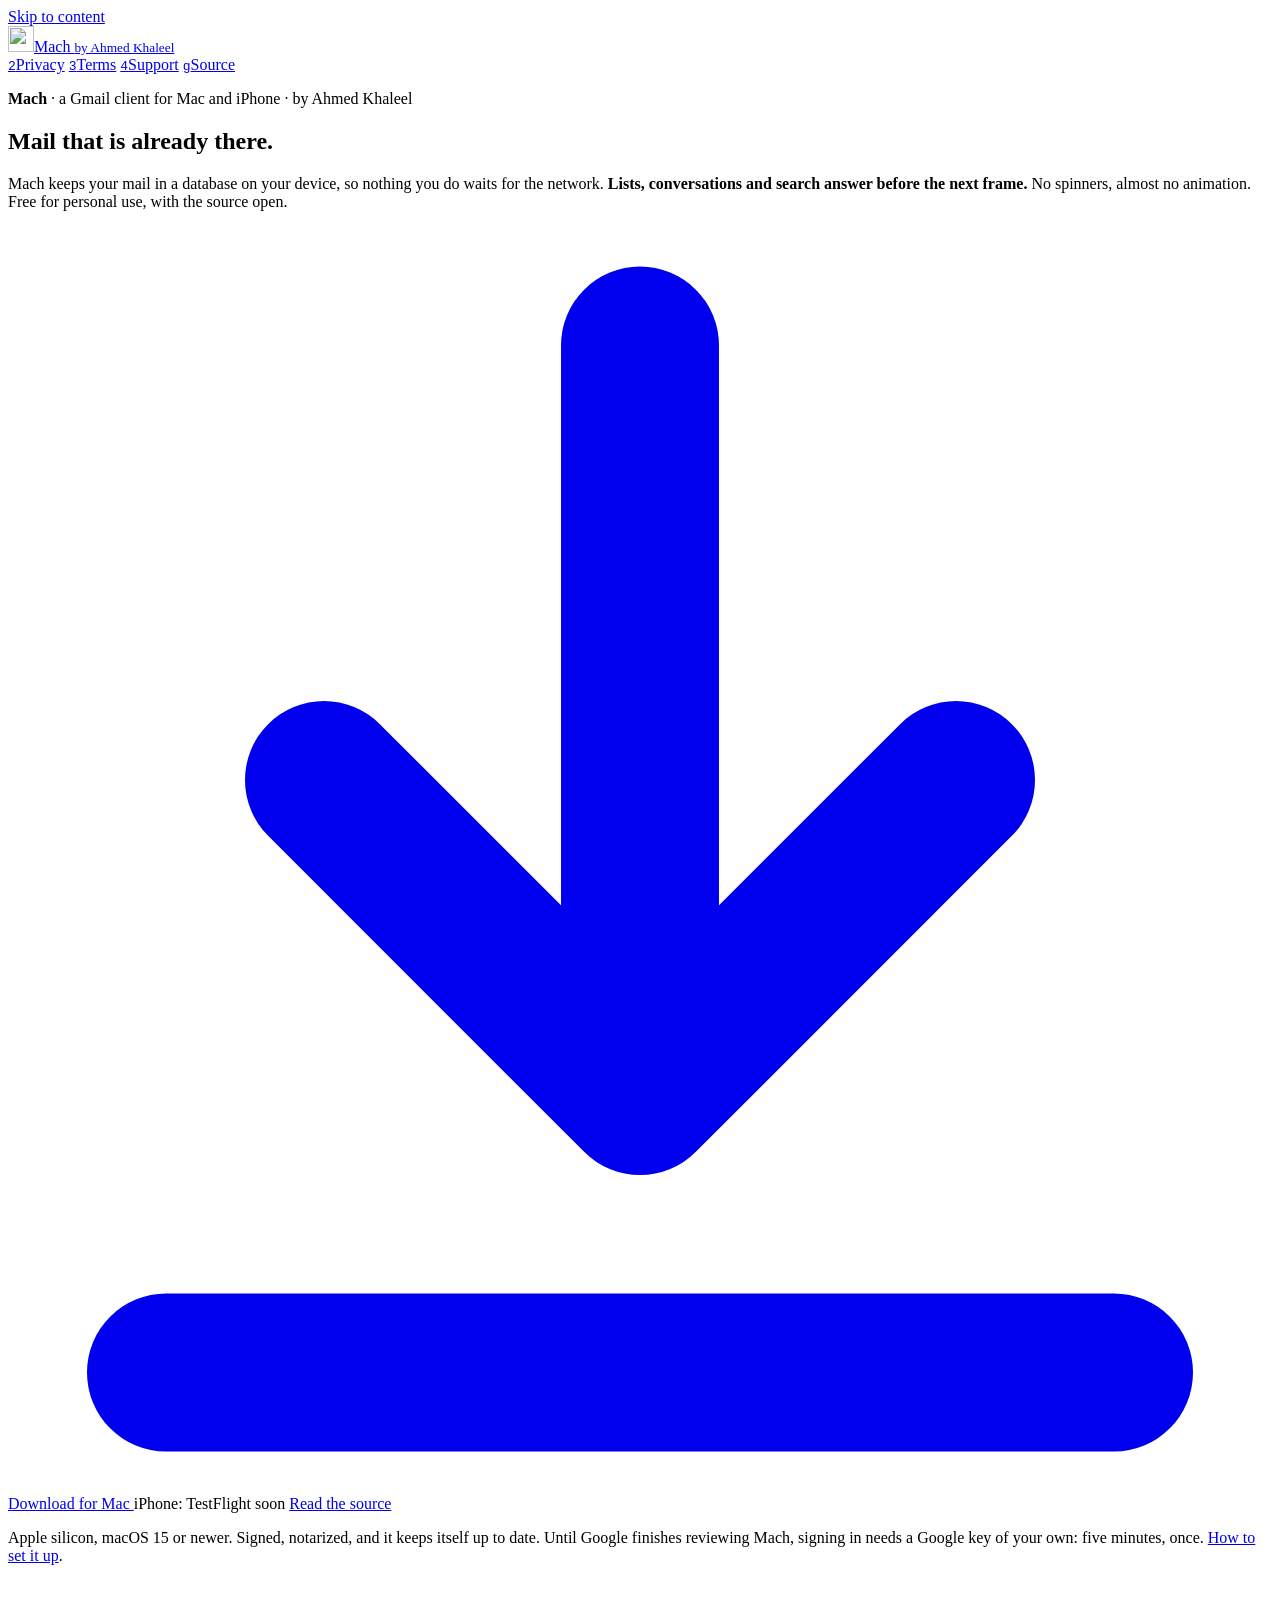
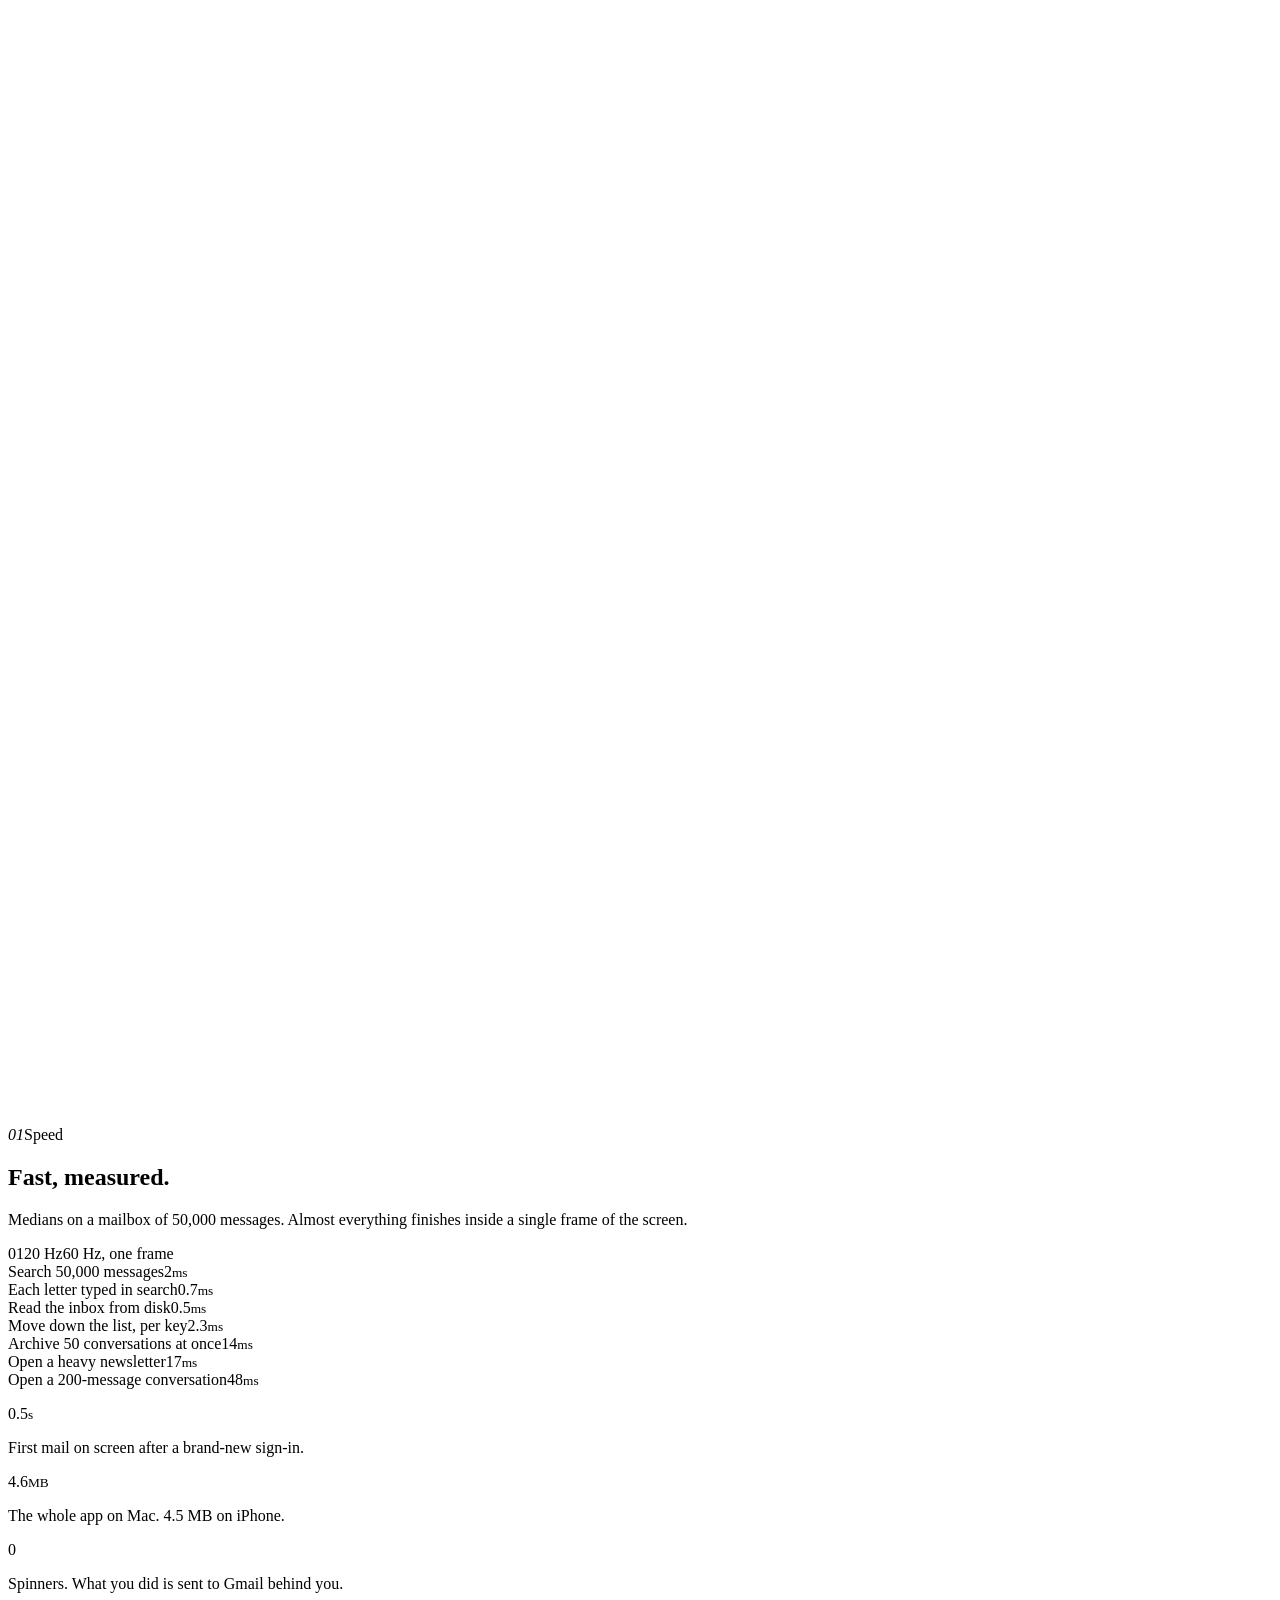
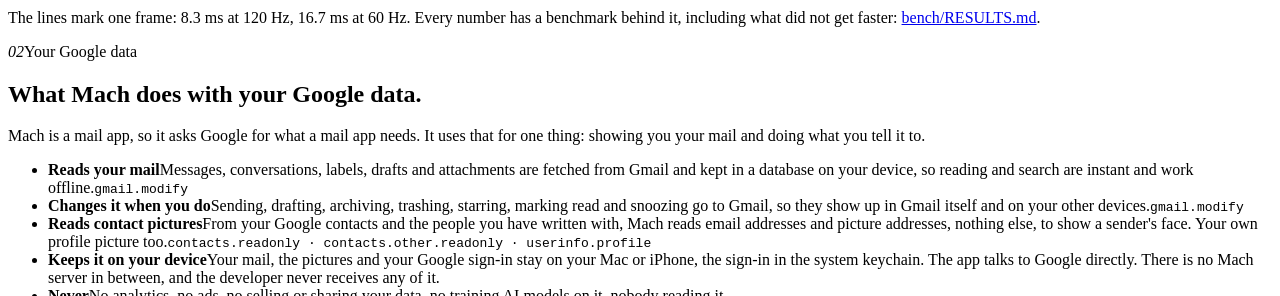
==== site/index.html @ 2b256722 "The website: mach.ahmedkhaleel.com, with the privacy policy, terms and support pages Co-Authored-By:" ====
<!doctype html>
<html lang="en">
<head>
<meta charset="utf-8">
<meta name="viewport" content="width=device-width, initial-scale=1">
<title>Mach: the instant mail app for Gmail, on Mac and iPhone</title>
<meta name="description" content="Mach is a free, open-source, very fast native Gmail client for Mac and iPhone by Ahmed Khaleel. Your mail stays on your device; the app talks only to Google.">
<meta name="author" content="Ahmed Khaleel">
<meta name="color-scheme" content="light dark">
<meta name="theme-color" content="#ffffff" media="(prefers-color-scheme: light)">
<meta name="theme-color" content="#111114" media="(prefers-color-scheme: dark)">
<link rel="canonical" href="https://mach.ahmedkhaleel.com/">
<link rel="icon" type="image/png" href="/assets/favicon.png">
<link rel="apple-touch-icon" href="/assets/apple-touch-icon.png">
<meta property="og:type" content="website">
<meta property="og:site_name" content="Mach">
<meta property="og:title" content="Mach: the instant mail app for Gmail">
<meta property="og:description" content="Free, open-source, native on Mac and iPhone. Search 50,000 messages in 2 ms.">
<meta property="og:url" content="https://mach.ahmedkhaleel.com/">
<meta property="og:image" content="https://mach.ahmedkhaleel.com/assets/social.png">
<meta name="twitter:card" content="summary_large_image">
<link rel="stylesheet" href="/s.css">
<script src="/k.js" defer></script>
</head>
<body>
<a class="skip" href="#main">Skip to content</a>

<header class="bar">
  <div class="wrap">
    <a class="brand" href="/"><img src="/assets/icon-64.png" width="26" height="26" alt="">Mach <small>by Ahmed Khaleel</small></a>
    <nav class="nav" aria-label="Pages">
      <a href="/privacy"><kbd>2</kbd>Privacy</a>
      <a href="/terms"><kbd>3</kbd>Terms</a>
      <a href="/support"><kbd>4</kbd>Support</a>
      <a class="src" href="https://github.com/ahmedkhaleel2004/mach"><kbd>g</kbd>Source</a>
    </nav>
  </div>
</header>

<main id="main" class="wrap">

  <section class="hero">
    <p class="eyebrow"><b>Mach</b> · a Gmail client for Mac and iPhone · by Ahmed Khaleel</p>
    <h1 class="big">Mail that is <span>already there.</span></h1>
    <p class="lede">Mach keeps your mail in a database on your device, so nothing you do waits for the network. <strong>Lists, conversations and search answer before the next frame.</strong> No spinners, almost no animation. Free for personal use, with the source open.</p>
    <div class="cta">
      <a class="btn" href="https://github.com/ahmedkhaleel2004/mach/releases/latest">
        <svg viewBox="0 0 16 16" fill="none" stroke="currentColor" stroke-width="2" stroke-linecap="round" stroke-linejoin="round" aria-hidden="true"><path d="M8 1.5v9M4 7l4 4 4-4M2 14.5h12"/></svg>
        Download for Mac
      </a>
      <span class="soon">iPhone: TestFlight soon</span>
      <a class="btn ghost" href="https://github.com/ahmedkhaleel2004/mach">Read the source</a>
    </div>
    <p class="fine">Apple silicon, macOS 15 or newer. Signed, notarized, and it keeps itself up to date. Until Google finishes reviewing Mach, signing in needs a Google key of your own: five minutes, once. <a href="https://github.com/ahmedkhaleel2004/mach#install">How to set it up</a>.</p>

    <figure class="plate">
      <picture>
        <source media="(max-width: 680px)" srcset="/assets/hero-phone.webp" width="640" height="1040">
        <source srcset="/assets/hero-1200.webp 1200w, /assets/hero.webp 2000w" sizes="(max-width: 1236px) 100vw, 1124px">
        <img src="/assets/hero.webp" width="2000" height="1125" alt="Mach on a Mac and an iPhone: one inbox as a plain list of conversations, each with the sender's picture, the subject and the first words of the message. The mail shown is made up.">
      </picture>
    </figure>
  </section>

  <section class="sec" id="speed">
    <p class="tag"><i>01</i>Speed</p>
    <div>
      <h2>Fast, measured.</h2>
      <p class="sub">Medians on a mailbox of 50,000 messages. Almost everything finishes inside a single frame of the screen.</p>
      <div class="bench">
        <div class="scale" aria-hidden="true"><div class="ticks"><span class="t-0">0</span><span class="t-120">120 Hz</span><span class="t-60">60 Hz, one frame</span></div></div>
        <div class="row"><span class="what">Search 50,000 messages</span><span class="track"><b class="ms-2"></b></span><span class="val">2<small>ms</small></span></div>
        <div class="row"><span class="what">Each letter typed in search</span><span class="track"><b class="ms-0-7"></b></span><span class="val">0.7<small>ms</small></span></div>
        <div class="row"><span class="what">Read the inbox from disk</span><span class="track"><b class="ms-0-5"></b></span><span class="val">0.5<small>ms</small></span></div>
        <div class="row"><span class="what">Move down the list, per key</span><span class="track"><b class="ms-2-3"></b></span><span class="val">2.3<small>ms</small></span></div>
        <div class="row"><span class="what">Archive 50 conversations at once</span><span class="track"><b class="ms-14"></b></span><span class="val">14<small>ms</small></span></div>
        <div class="row"><span class="what">Open a heavy newsletter</span><span class="track"><b class="ms-17"></b></span><span class="val">17<small>ms</small></span></div>
        <div class="row"><span class="what">Open a 200-message conversation</span><span class="track"><b class="ms-48"></b></span><span class="val">48<small>ms</small></span></div>
      </div>
      <div class="also">
        <div><p class="n">0.5<small>s</small></p><p>First mail on screen after a brand-new sign-in.</p></div>
        <div><p class="n">4.6<small>MB</small></p><p>The whole app on Mac. 4.5 MB on iPhone.</p></div>
        <div><p class="n">0</p><p>Spinners. What you did is sent to Gmail behind you.</p></div>
      </div>
      <p class="note">The lines mark one frame: 8.3 ms at 120 Hz, 16.7 ms at 60 Hz. Every number has a benchmark behind it, including what did not get faster: <a href="https://github.com/ahmedkhaleel2004/mach/blob/main/bench/RESULTS.md">bench/RESULTS.md</a>.</p>
    </div>
  </section>

  <section class="sec" id="data">
    <p class="tag"><i>02</i>Your Google data</p>
    <div>
      <h2>What Mach does with your Google data.</h2>
      <p class="sub">Mach is a mail app, so it asks Google for what a mail app needs. It uses that for one thing: showing you your mail and doing what you tell it to.</p>
      <ul class="ledger">
        <li><b>Reads your mail</b><span>Messages, conversations, labels, drafts and attachments are fetched from Gmail and kept in a database on your device, so reading and search are instant and work offline.<code>gmail.modify</code></span></li>
        <li><b>Changes it when you do</b><span>Sending, drafting, archiving, trashing, starring, marking read and snoozing go to Gmail, so they show up in Gmail itself and on your other devices.<code>gmail.modify</code></span></li>
        <li><b>Reads contact pictures</b><span>From your Google contacts and the people you have written with, Mach reads email addresses and picture addresses, nothing else, to show a sender's face. Your own profile picture too.<code>contacts.readonly · contacts.other.readonly · userinfo.profile</code></span></li>
        <li><b>Keeps it on your device</b><span>Your mail, the pictures and your Google sign-in stay on your Mac or iPhone, the sign-in in the system keychain. The app talks to Google directly. There is no Mach server in between, and the developer never receives any of it.</span></li>
        <li><b>Never</b><span>No analytics, no ads, no selling or sharing your data, no training AI models on it, nobody reading it.</span></li>
      </ul>
      <p class="pledge"><strong>Limited Use.</strong> Mach's use and transfer to any other app of information received from Google APIs will adhere to the <a href="https://developers.google.com/terms/api-services-user-data-policy">Google API Services User Data Policy</a>, including the <a href="https://developers.google.com/terms/api-services-user-data-policy#additional_requirements_for_specific_api_scopes">Limited Use requirements</a>.</p>
      <p class="more"><a href="/privacy">Read the privacy policy</a> &nbsp;·&nbsp; <a href="/terms">Terms</a></p>
    </div>
  </section>

  <section class="sec" id="feel">
    <p class="tag"><i>03</i>What it feels like</p>
    <div>
      <h2>Things are simply there.</h2>
      <ul class="ledger">
        <li><b>One inbox, or all of them</b><span>Every account in a single list, or one at a time. Split Inbox is a switch, off by default.</span></li>
        <li><b>Keyboard first on Mac</b><span>Gmail's own shortcuts, a command bar on ⌘K, and nothing that needs the mouse.</span></li>
        <li><b>Swipes on iPhone</b><span>Left to archive, right to mark read, both changeable. Everything follows your finger at 120 Hz.</span></li>
        <li><b>Undo everything</b><span>Archive, trash, snooze, and sending for five seconds.</span></li>
        <li><b>Real faces</b><span>The sender's Google picture, or a company's certified logo, the way Gmail shows them.</span></li>
        <li><b>Search everything</b><span>Instant on the device, with Gmail's own search folded in as you scroll.</span></li>
        <li><b>Drafts and snoozes live on Gmail</b><span>So they are on every device, and in Gmail itself.</span></li>
        <li><b>Works offline</b><span>Changes apply at once and go to Gmail when you are back.</span></li>
      </ul>
    </div>
  </section>

  <section class="sec" id="keys">
    <p class="tag"><i>04</i>Shortcuts</p>
    <div>
      <h2>The keys you already know.</h2>
      <ul class="keys">
        <li>Next, previous <span><kbd>j</kbd><kbd>k</kbd></span></li>
        <li>Open, back <span><kbd>Enter</kbd><kbd>Esc</kbd></span></li>
        <li>Archive <span><kbd>e</kbd></span></li>
        <li>Trash <span><kbd>#</kbd></span></li>
        <li>Star <span><kbd>s</kbd></span></li>
        <li>Snooze <span><kbd>b</kbd></span></li>
        <li>Reply, all, forward <span><kbd>r</kbd><kbd>a</kbd><kbd>f</kbd></span></li>
        <li>Compose <span><kbd>c</kbd></span></li>
        <li>Undo <span><kbd>z</kbd></span></li>
        <li>Search <span><kbd>/</kbd></span></li>
        <li>Command bar <span><kbd>⌘</kbd><kbd>K</kbd></span></li>
        <li>Switch list <span><kbd>1</kbd><kbd>9</kbd></span></li>
      </ul>
      <p class="note">This page listens to four of them: <kbd>1</kbd> home, <kbd>2</kbd> privacy, <kbd>3</kbd> terms, <kbd>4</kbd> support.</p>
    </div>
  </section>

  <section class="sec" id="get">
    <p class="tag"><i>05</i>Get it</p>
    <div>
      <h2>Free for personal use. Source open.</h2>
      <div class="get">
        <div>
          <h3>Mac</h3>
          <p>Open the disk image and drag Mach to Applications. Apple silicon, macOS 15 or newer.</p>
          <div class="cta"><a class="btn" href="https://github.com/ahmedkhaleel2004/mach/releases/latest">Download for Mac</a></div>
        </div>
        <div>
          <h3>iPhone</h3>
          <p>TestFlight soon. Today the iPhone app is built from source with Xcode; the steps are in the README.</p>
          <div class="cta"><a class="btn ghost" href="https://github.com/ahmedkhaleel2004/mach#iphone">Build it from source</a></div>
        </div>
      </div>
    </div>
  </section>

</main>

<footer class="foot">
  <div class="wrap">
    <a class="brand" href="/"><img src="/assets/icon-64.png" width="26" height="26" alt="">Mach</a>
    <div>
      <nav aria-label="Footer">
        <a href="/privacy">Privacy policy</a>
        <a href="/terms">Terms</a>
        <a href="/support">Support</a>
        <a href="https://github.com/ahmedkhaleel2004/mach">Source on GitHub</a>
        <!--email_off--><a href="mailto:ahmed@gitdiagram.com">ahmed@gitdiagram.com</a><!--/email_off-->
      </nav>
      <p>Mach is made and published by Ahmed Khaleel, an independent developer in Ontario, Canada.</p>
      <p class="tm">Gmail is a trademark of Google LLC. Mach is not affiliated with, endorsed by or sponsored by Google.</p>
    </div>
  </div>
</footer>
</body>
</html>
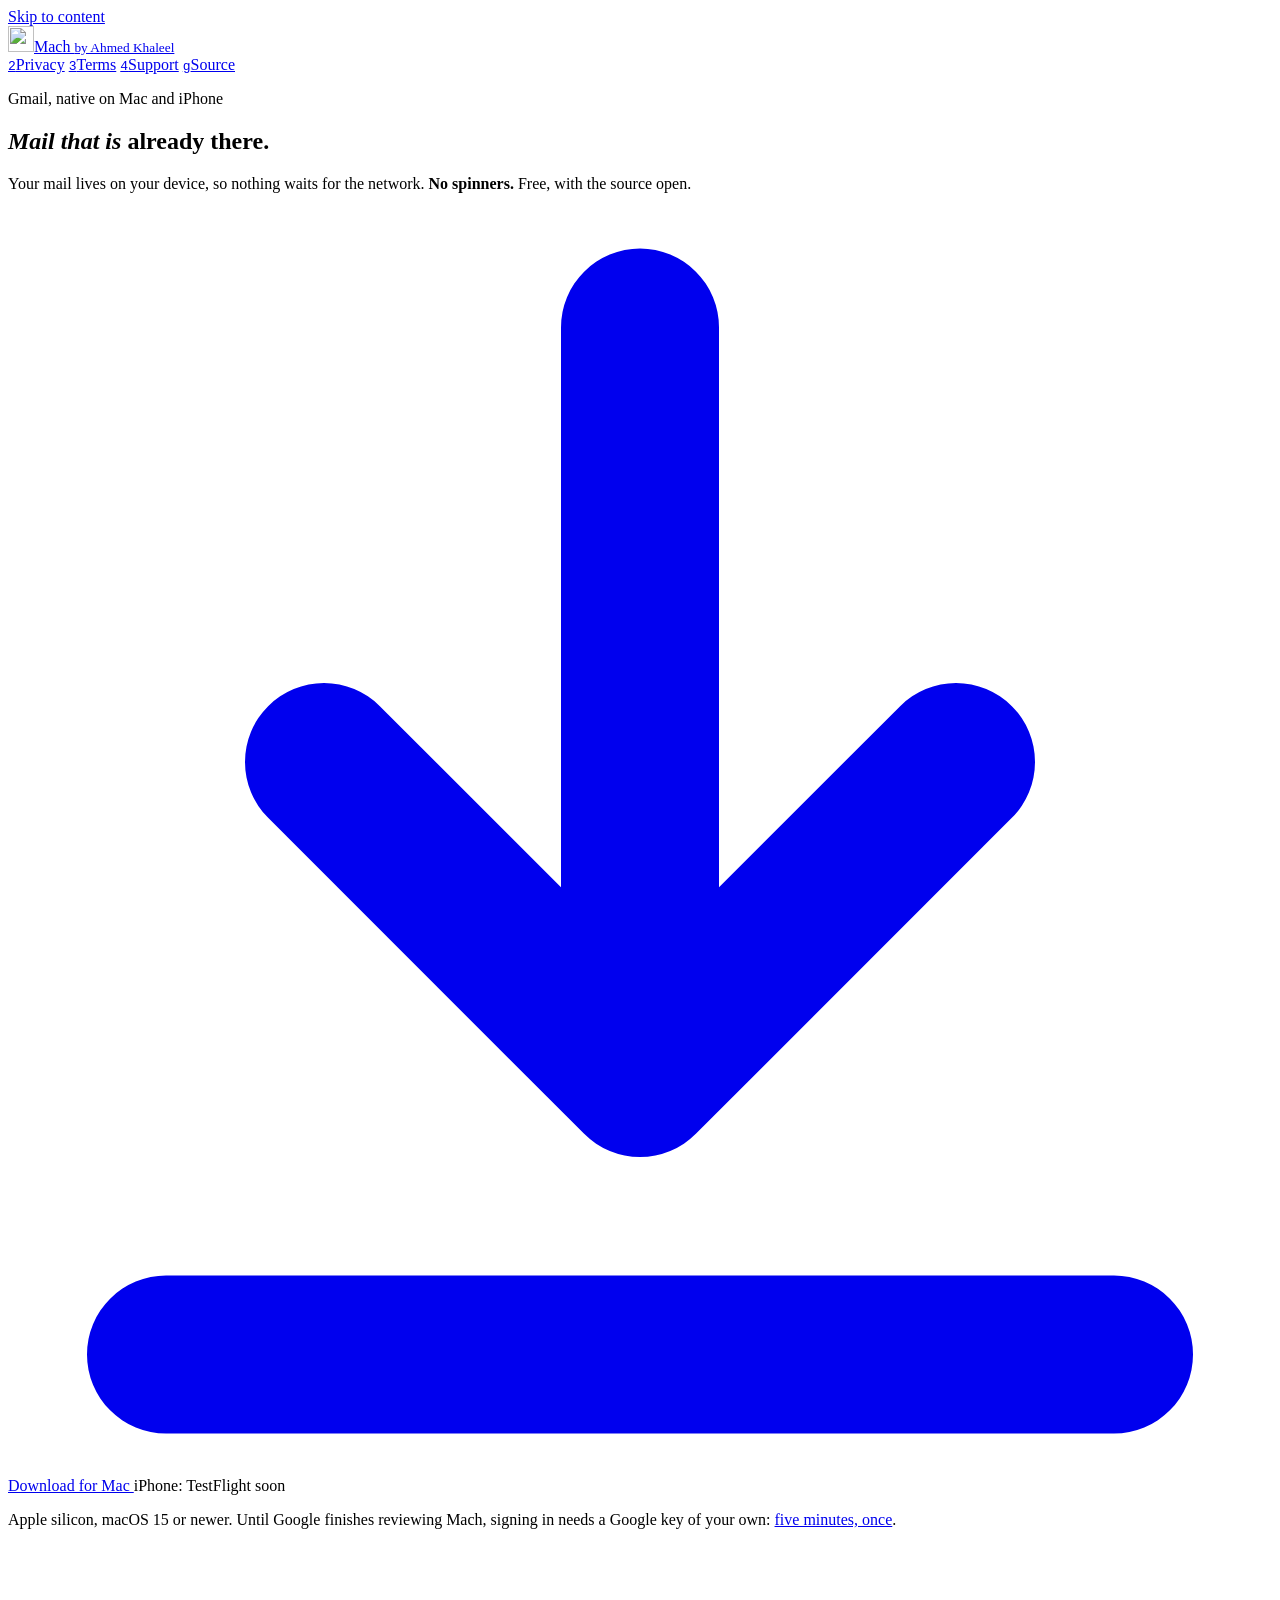
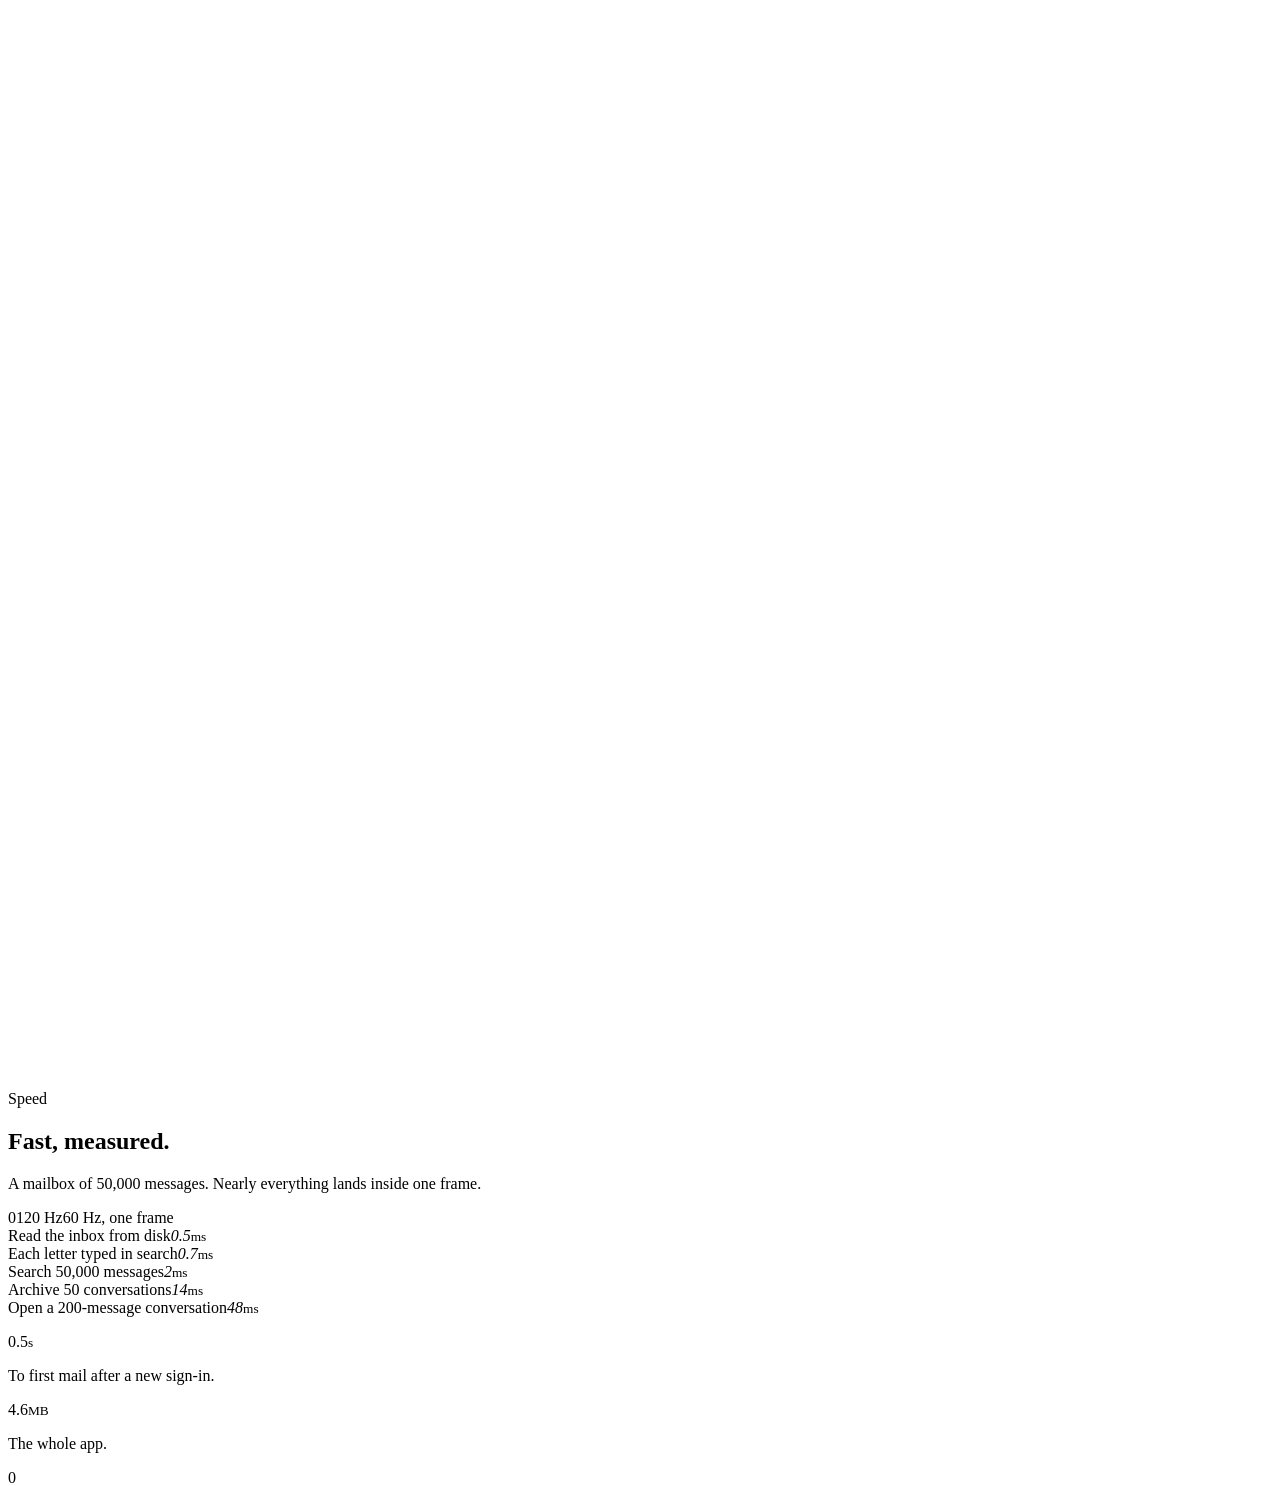
==== commit 4493018b: "The website's front page says the same things in a third of the words, and moves: the top arrives in" ====
--- a/site/index.html
+++ b/site/index.html
@@ -20,7 +20,7 @@
 <meta property="og:image" content="https://mach.ahmedkhaleel.com/assets/social.png">
 <meta name="twitter:card" content="summary_large_image">
 <link rel="stylesheet" href="/s.css">
-<script src="/k.js" defer></script>
+<script src="/k.js"></script>
 </head>
 <body>
 <a class="skip" href="#main">Skip to content</a>
@@ -40,18 +40,17 @@
 <main id="main" class="wrap">
 
   <section class="hero">
-    <p class="eyebrow"><b>Mach</b> · a Gmail client for Mac and iPhone · by Ahmed Khaleel</p>
-    <h1 class="big">Mail that is <span>already there.</span></h1>
-    <p class="lede">Mach keeps your mail in a database on your device, so nothing you do waits for the network. <strong>Lists, conversations and search answer before the next frame.</strong> No spinners, almost no animation. Free for personal use, with the source open.</p>
+    <p class="eyebrow">Gmail, native on Mac and iPhone</p>
+    <h1 class="big"><i><b>Mail that is</b></i> <span>already there.</span></h1>
+    <p class="lede">Your mail lives on your device, so nothing waits for the network. <strong>No spinners.</strong> Free, with the source open.</p>
     <div class="cta">
       <a class="btn" href="https://github.com/ahmedkhaleel2004/mach/releases/latest">
         <svg viewBox="0 0 16 16" fill="none" stroke="currentColor" stroke-width="2" stroke-linecap="round" stroke-linejoin="round" aria-hidden="true"><path d="M8 1.5v9M4 7l4 4 4-4M2 14.5h12"/></svg>
         Download for Mac
       </a>
       <span class="soon">iPhone: TestFlight soon</span>
-      <a class="btn ghost" href="https://github.com/ahmedkhaleel2004/mach">Read the source</a>
     </div>
-    <p class="fine">Apple silicon, macOS 15 or newer. Signed, notarized, and it keeps itself up to date. Until Google finishes reviewing Mach, signing in needs a Google key of your own: five minutes, once. <a href="https://github.com/ahmedkhaleel2004/mach#install">How to set it up</a>.</p>
+    <p class="fine">Apple silicon, macOS 15 or newer. Until Google finishes reviewing Mach, signing in needs a Google key of your own: <a href="https://github.com/ahmedkhaleel2004/mach#install">five minutes, once</a>.</p>
 
     <figure class="plate">
       <picture>
@@ -63,68 +62,48 @@
   </section>
 
   <section class="sec" id="speed">
-    <p class="tag"><i>01</i>Speed</p>
+    <p class="tag">Speed</p>
     <div>
-      <h2>Fast, measured.</h2>
-      <p class="sub">Medians on a mailbox of 50,000 messages. Almost everything finishes inside a single frame of the screen.</p>
+      <h2 class="rv">Fast, measured.</h2>
+      <p class="sub rv">A mailbox of 50,000 messages. Nearly everything lands inside one frame.</p>
       <div class="bench">
         <div class="scale" aria-hidden="true"><div class="ticks"><span class="t-0">0</span><span class="t-120">120 Hz</span><span class="t-60">60 Hz, one frame</span></div></div>
-        <div class="row"><span class="what">Search 50,000 messages</span><span class="track"><b class="ms-2"></b></span><span class="val">2<small>ms</small></span></div>
-        <div class="row"><span class="what">Each letter typed in search</span><span class="track"><b class="ms-0-7"></b></span><span class="val">0.7<small>ms</small></span></div>
-        <div class="row"><span class="what">Read the inbox from disk</span><span class="track"><b class="ms-0-5"></b></span><span class="val">0.5<small>ms</small></span></div>
-        <div class="row"><span class="what">Move down the list, per key</span><span class="track"><b class="ms-2-3"></b></span><span class="val">2.3<small>ms</small></span></div>
-        <div class="row"><span class="what">Archive 50 conversations at once</span><span class="track"><b class="ms-14"></b></span><span class="val">14<small>ms</small></span></div>
-        <div class="row"><span class="what">Open a heavy newsletter</span><span class="track"><b class="ms-17"></b></span><span class="val">17<small>ms</small></span></div>
-        <div class="row"><span class="what">Open a 200-message conversation</span><span class="track"><b class="ms-48"></b></span><span class="val">48<small>ms</small></span></div>
+        <div class="row"><span class="what">Read the inbox from disk</span><span class="track"><b class="ms-0-5"></b></span><span class="val"><i data-n="0.5">0.5</i><small>ms</small></span></div>
+        <div class="row"><span class="what">Each letter typed in search</span><span class="track"><b class="ms-0-7"></b></span><span class="val"><i data-n="0.7">0.7</i><small>ms</small></span></div>
+        <div class="row"><span class="what">Search 50,000 messages</span><span class="track"><b class="ms-2"></b></span><span class="val"><i data-n="2">2</i><small>ms</small></span></div>
+        <div class="row"><span class="what">Archive 50 conversations</span><span class="track"><b class="ms-14"></b></span><span class="val"><i data-n="14">14</i><small>ms</small></span></div>
+        <div class="row"><span class="what">Open a 200-message conversation</span><span class="track"><b class="ms-48"></b></span><span class="val"><i data-n="48">48</i><small>ms</small></span></div>
       </div>
-      <div class="also">
-        <div><p class="n">0.5<small>s</small></p><p>First mail on screen after a brand-new sign-in.</p></div>
-        <div><p class="n">4.6<small>MB</small></p><p>The whole app on Mac. 4.5 MB on iPhone.</p></div>
-        <div><p class="n">0</p><p>Spinners. What you did is sent to Gmail behind you.</p></div>
+      <div class="also stag">
+        <div><p class="n">0.5<small>s</small></p><p>To first mail after a new sign-in.</p></div>
+        <div><p class="n">4.6<small>MB</small></p><p>The whole app.</p></div>
+        <div><p class="n">0</p><p>Spinners.</p></div>
       </div>
-      <p class="note">The lines mark one frame: 8.3 ms at 120 Hz, 16.7 ms at 60 Hz. Every number has a benchmark behind it, including what did not get faster: <a href="https://github.com/ahmedkhaleel2004/mach/blob/main/bench/RESULTS.md">bench/RESULTS.md</a>.</p>
-    </div>
-  </section>
-
-  <section class="sec" id="data">
-    <p class="tag"><i>02</i>Your Google data</p>
-    <div>
-      <h2>What Mach does with your Google data.</h2>
-      <p class="sub">Mach is a mail app, so it asks Google for what a mail app needs. It uses that for one thing: showing you your mail and doing what you tell it to.</p>
-      <ul class="ledger">
-        <li><b>Reads your mail</b><span>Messages, conversations, labels, drafts and attachments are fetched from Gmail and kept in a database on your device, so reading and search are instant and work offline.<code>gmail.modify</code></span></li>
-        <li><b>Changes it when you do</b><span>Sending, drafting, archiving, trashing, starring, marking read and snoozing go to Gmail, so they show up in Gmail itself and on your other devices.<code>gmail.modify</code></span></li>
-        <li><b>Reads contact pictures</b><span>From your Google contacts and the people you have written with, Mach reads email addresses and picture addresses, nothing else, to show a sender's face. Your own profile picture too.<code>contacts.readonly · contacts.other.readonly · userinfo.profile</code></span></li>
-        <li><b>Keeps it on your device</b><span>Your mail, the pictures and your Google sign-in stay on your Mac or iPhone, the sign-in in the system keychain. The app talks to Google directly. There is no Mach server in between, and the developer never receives any of it.</span></li>
-        <li><b>Never</b><span>No analytics, no ads, no selling or sharing your data, no training AI models on it, nobody reading it.</span></li>
-      </ul>
-      <p class="pledge"><strong>Limited Use.</strong> Mach's use and transfer to any other app of information received from Google APIs will adhere to the <a href="https://developers.google.com/terms/api-services-user-data-policy">Google API Services User Data Policy</a>, including the <a href="https://developers.google.com/terms/api-services-user-data-policy#additional_requirements_for_specific_api_scopes">Limited Use requirements</a>.</p>
-      <p class="more"><a href="/privacy">Read the privacy policy</a> &nbsp;·&nbsp; <a href="/terms">Terms</a></p>
+      <p class="note rv">Every number has a benchmark behind it: <a href="https://github.com/ahmedkhaleel2004/mach/blob/main/bench/RESULTS.md">see the results</a>.</p>
     </div>
   </section>
 
   <section class="sec" id="feel">
-    <p class="tag"><i>03</i>What it feels like</p>
+    <p class="tag">What it feels like</p>
     <div>
-      <h2>Things are simply there.</h2>
-      <ul class="ledger">
-        <li><b>One inbox, or all of them</b><span>Every account in a single list, or one at a time. Split Inbox is a switch, off by default.</span></li>
-        <li><b>Keyboard first on Mac</b><span>Gmail's own shortcuts, a command bar on ⌘K, and nothing that needs the mouse.</span></li>
-        <li><b>Swipes on iPhone</b><span>Left to archive, right to mark read, both changeable. Everything follows your finger at 120 Hz.</span></li>
-        <li><b>Undo everything</b><span>Archive, trash, snooze, and sending for five seconds.</span></li>
-        <li><b>Real faces</b><span>The sender's Google picture, or a company's certified logo, the way Gmail shows them.</span></li>
-        <li><b>Search everything</b><span>Instant on the device, with Gmail's own search folded in as you scroll.</span></li>
-        <li><b>Drafts and snoozes live on Gmail</b><span>So they are on every device, and in Gmail itself.</span></li>
-        <li><b>Works offline</b><span>Changes apply at once and go to Gmail when you are back.</span></li>
+      <h2 class="rv">Things are simply there.</h2>
+      <ul class="tiles stag">
+        <li><b>Every inbox in one list</b><span>Or one account at a time.</span></li>
+        <li><b>Undo everything</b><span>Even send, for five seconds.</span></li>
+        <li><b>Search everything</b><span>Instant, on the device.</span></li>
+        <li><b>Works offline</b><span>Changes go to Gmail when you are back.</span></li>
+        <li><b>Swipes on iPhone</b><span>They follow your finger at 120 Hz.</span></li>
+        <li><b>Real faces</b><span>The sender's picture, as Gmail shows it.</span></li>
       </ul>
     </div>
   </section>
 
   <section class="sec" id="keys">
-    <p class="tag"><i>04</i>Shortcuts</p>
+    <p class="tag">Shortcuts</p>
     <div>
-      <h2>The keys you already know.</h2>
-      <ul class="keys">
+      <h2 class="rv">The keys you already know.</h2>
+      <p class="sub rv hint">Gmail's own, plus a command bar. Try one.</p>
+      <ul class="keys stag">
         <li>Next, previous <span><kbd>j</kbd><kbd>k</kbd></span></li>
         <li>Open, back <span><kbd>Enter</kbd><kbd>Esc</kbd></span></li>
         <li>Archive <span><kbd>e</kbd></span></li>
@@ -136,28 +115,30 @@
         <li>Undo <span><kbd>z</kbd></span></li>
         <li>Search <span><kbd>/</kbd></span></li>
         <li>Command bar <span><kbd>⌘</kbd><kbd>K</kbd></span></li>
-        <li>Switch list <span><kbd>1</kbd><kbd>9</kbd></span></li>
       </ul>
-      <p class="note">This page listens to four of them: <kbd>1</kbd> home, <kbd>2</kbd> privacy, <kbd>3</kbd> terms, <kbd>4</kbd> support.</p>
     </div>
   </section>
 
-  <section class="sec" id="get">
-    <p class="tag"><i>05</i>Get it</p>
+  <section class="sec" id="data">
+    <p class="tag">Your Google data</p>
     <div>
-      <h2>Free for personal use. Source open.</h2>
-      <div class="get">
-        <div>
-          <h3>Mac</h3>
-          <p>Open the disk image and drag Mach to Applications. Apple silicon, macOS 15 or newer.</p>
-          <div class="cta"><a class="btn" href="https://github.com/ahmedkhaleel2004/mach/releases/latest">Download for Mac</a></div>
-        </div>
-        <div>
-          <h3>iPhone</h3>
-          <p>TestFlight soon. Today the iPhone app is built from source with Xcode; the steps are in the README.</p>
-          <div class="cta"><a class="btn ghost" href="https://github.com/ahmedkhaleel2004/mach#iphone">Build it from source</a></div>
-        </div>
-      </div>
+      <h2 class="rv">Your mail stays yours.</h2>
+      <p class="sub rv">Mach talks to Google and to nobody else. No Mach server, no analytics, no ads, no AI training.</p>
+      <ul class="ledger stag">
+        <li><b>Reads and changes your mail</b><span>To show it, and to do what you tell it: send, archive, star, snooze.<code>gmail.modify</code></span></li>
+        <li><b>Reads contact pictures</b><span>Addresses and pictures only, to show a sender's face.<code>contacts.readonly · contacts.other.readonly · userinfo.profile</code></span></li>
+        <li><b>Keeps it on your device</b><span>Your mail and your sign-in never leave your Mac or iPhone.</span></li>
+      </ul>
+      <p class="pledge rv"><strong>Limited Use.</strong> Mach's use and transfer to any other app of information received from Google APIs will adhere to the <a href="https://developers.google.com/terms/api-services-user-data-policy">Google API Services User Data Policy</a>, including the <a href="https://developers.google.com/terms/api-services-user-data-policy#additional_requirements_for_specific_api_scopes">Limited Use requirements</a>.</p>
+      <p class="more rv"><a href="/privacy">Read the privacy policy</a></p>
+    </div>
+  </section>
+
+  <section class="end rv" id="get">
+    <h2>Free for personal use.<br><span>Source open.</span></h2>
+    <div class="cta">
+      <a class="btn" href="https://github.com/ahmedkhaleel2004/mach/releases/latest">Download for Mac</a>
+      <a class="btn ghost" href="https://github.com/ahmedkhaleel2004/mach">Read the source</a>
     </div>
   </section>
 
